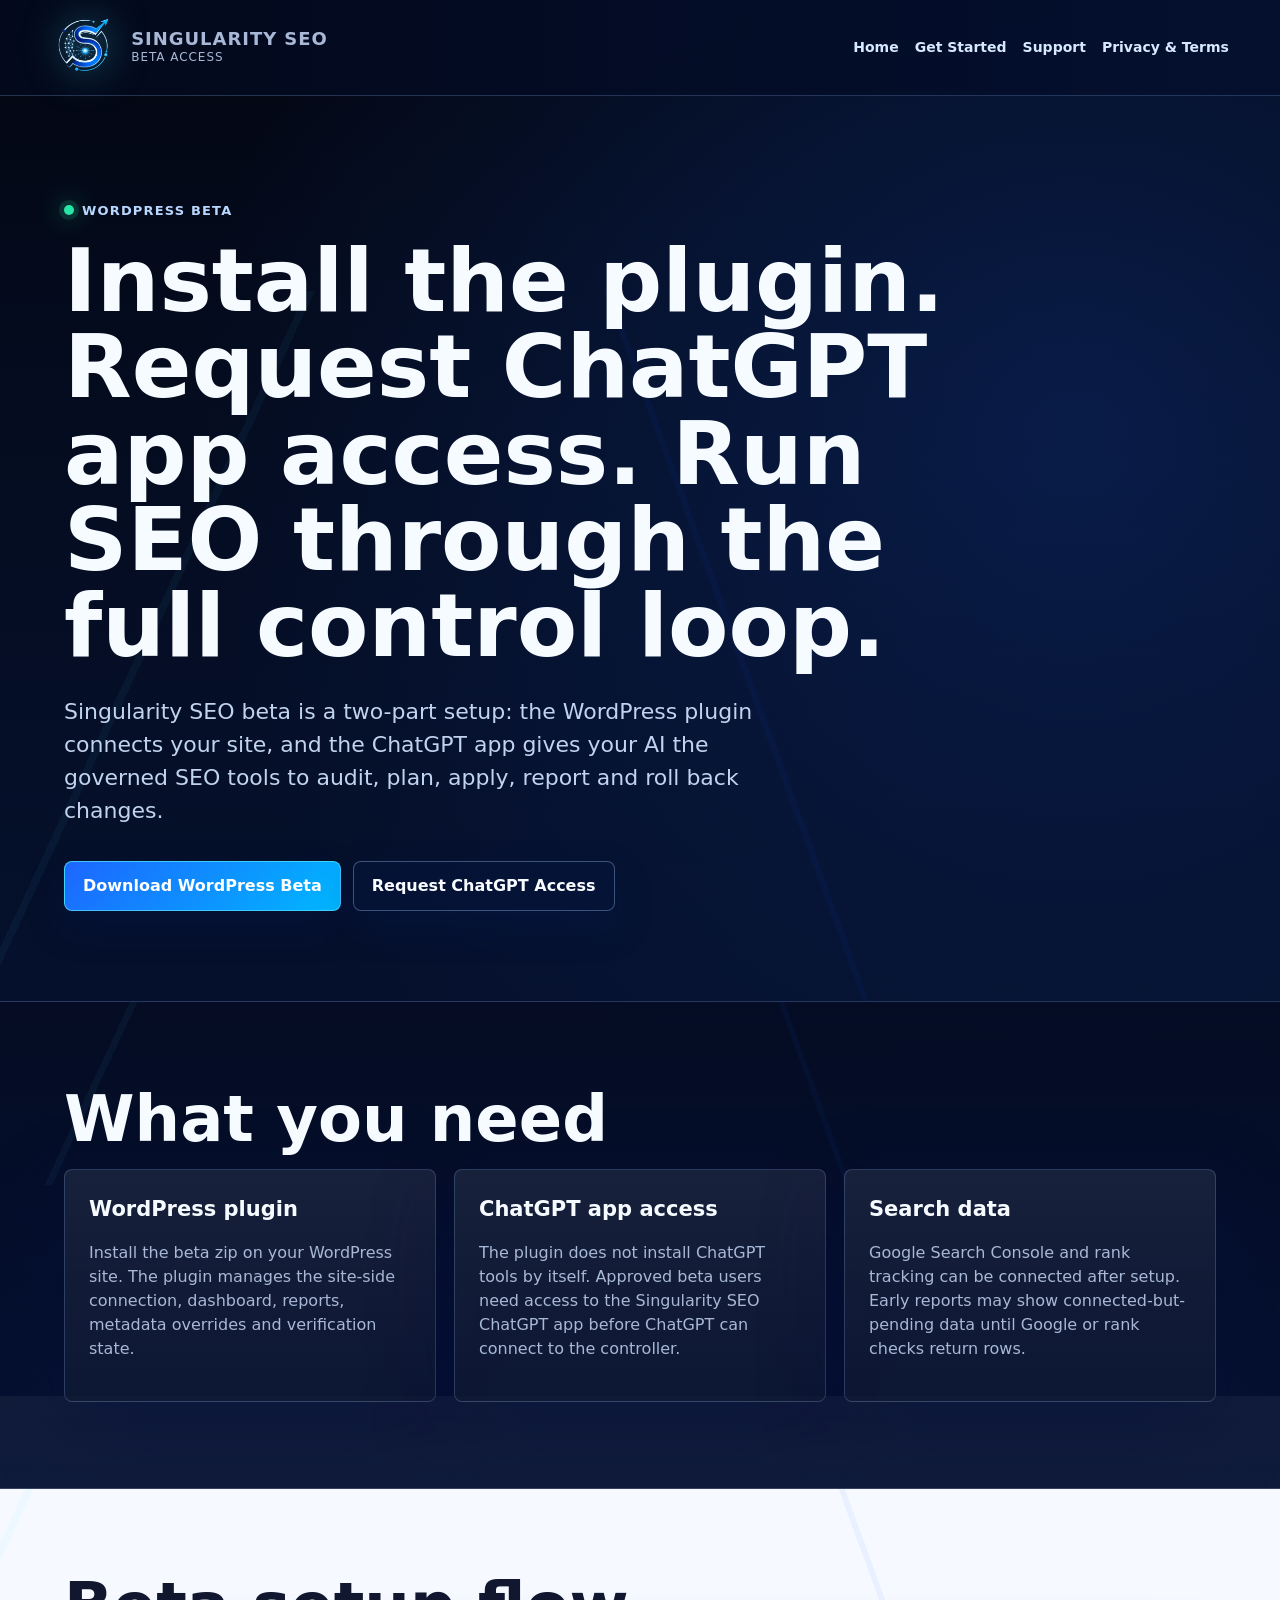
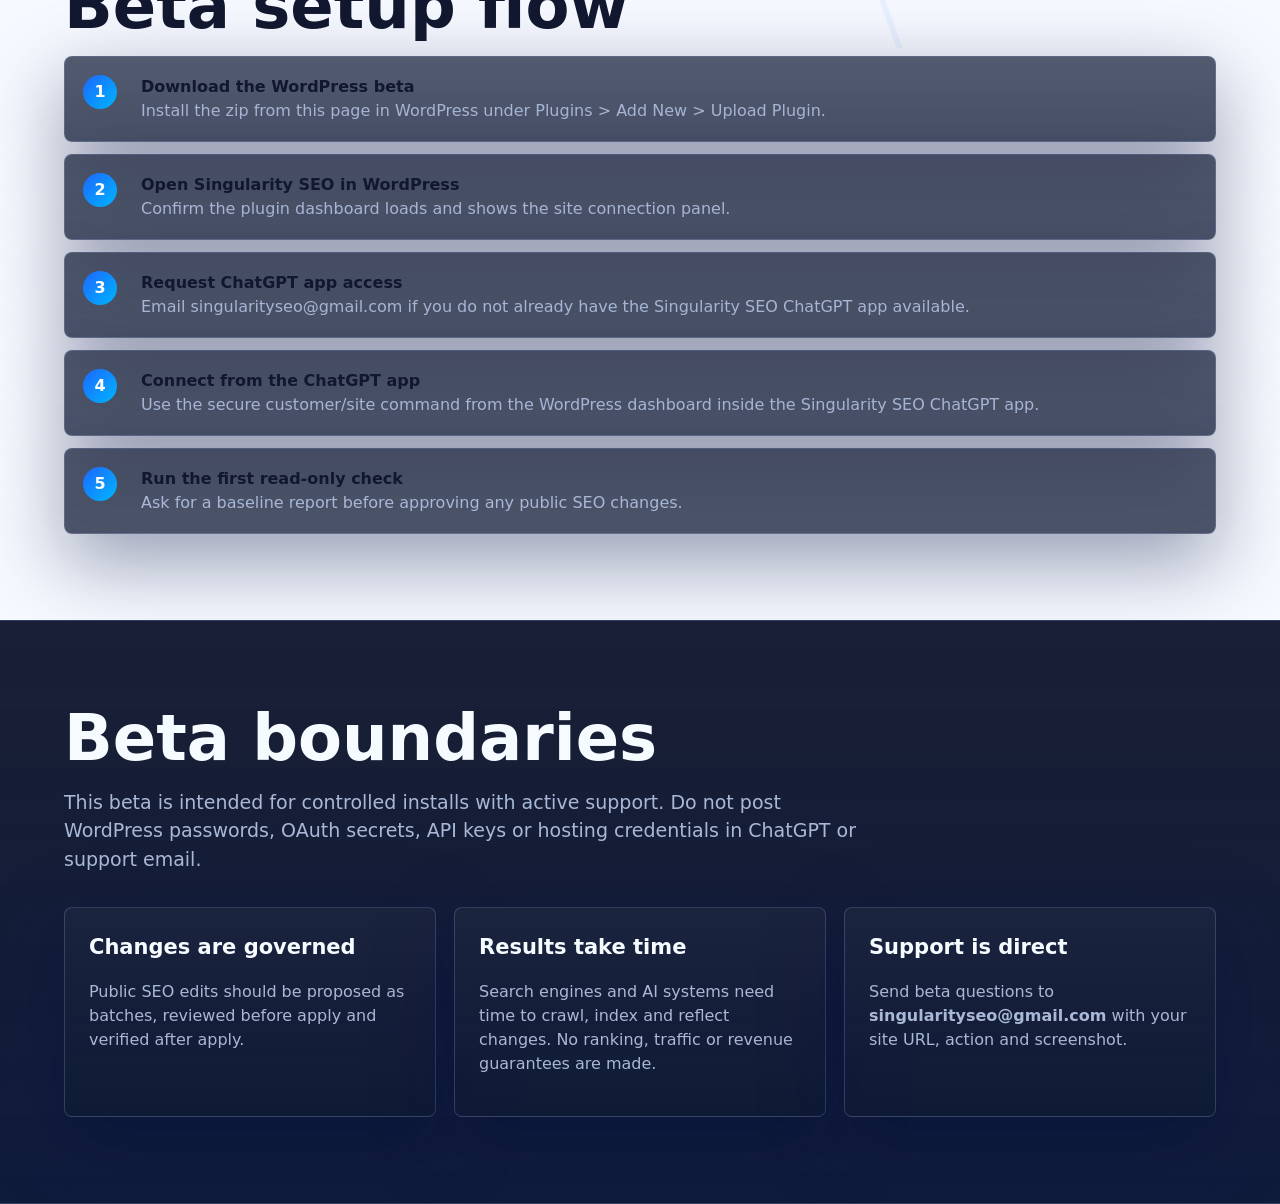
==== beta.html @ de8213d1 "Add beta download page" ====
<!doctype html>
<html lang="en">
  <head>
    <meta charset="utf-8">
    <meta name="viewport" content="width=device-width, initial-scale=1">
    <title>Beta Access | Singularity SEO</title>
    <meta name="description" content="Download the Singularity SEO WordPress beta plugin and request ChatGPT app access for the AI-managed SEO control plane.">
    <link rel="icon" href="assets/singularity-seo-logo-bug.png">
    <link rel="stylesheet" href="styles.css">
  </head>
  <body class="inner-page">
    <header class="site-header glass">
      <a class="brand" href="index.html" aria-label="Singularity SEO home">
        <img src="assets/singularity-seo-logo-bug.png" alt="">
        <span><strong>Singularity SEO</strong><span>Beta access</span></span>
      </a>
      <nav class="nav" aria-label="Main navigation">
        <a href="index.html">Home</a>
        <a href="getting-started.html">Get Started</a>
        <a href="support.html">Support</a>
        <a href="legal.html">Privacy & Terms</a>
      </nav>
    </header>

    <main>
      <section class="section">
        <p class="eyebrow">WordPress beta</p>
        <h1>Install the plugin. Request ChatGPT app access. Run SEO through the full control loop.</h1>
        <p class="hero-copy">Singularity SEO beta is a two-part setup: the WordPress plugin connects your site, and the ChatGPT app gives your AI the governed SEO tools to audit, plan, apply, report and roll back changes.</p>
        <div class="actions">
          <a class="button primary" href="assets/singularity-seo-beta-0.5.44.zip" download>Download WordPress Beta</a>
          <a class="button ghost" href="mailto:singularityseo@gmail.com?subject=Singularity%20SEO%20Beta%20Access">Request ChatGPT Access</a>
        </div>
      </section>

      <section class="section band">
        <h2>What you need</h2>
        <div class="grid">
          <article class="card">
            <h3>WordPress plugin</h3>
            <p>Install the beta zip on your WordPress site. The plugin manages the site-side connection, dashboard, reports, metadata overrides and verification state.</p>
          </article>
          <article class="card">
            <h3>ChatGPT app access</h3>
            <p>The plugin does not install ChatGPT tools by itself. Approved beta users need access to the Singularity SEO ChatGPT app before ChatGPT can connect to the controller.</p>
          </article>
          <article class="card">
            <h3>Search data</h3>
            <p>Google Search Console and rank tracking can be connected after setup. Early reports may show connected-but-pending data until Google or rank checks return rows.</p>
          </article>
        </div>
      </section>

      <section class="section">
        <h2>Beta setup flow</h2>
        <div class="steps">
          <div class="step"><div><strong>Download the WordPress beta</strong><span>Install the zip from this page in WordPress under Plugins &gt; Add New &gt; Upload Plugin.</span></div></div>
          <div class="step"><div><strong>Open Singularity SEO in WordPress</strong><span>Confirm the plugin dashboard loads and shows the site connection panel.</span></div></div>
          <div class="step"><div><strong>Request ChatGPT app access</strong><span>Email singularityseo@gmail.com if you do not already have the Singularity SEO ChatGPT app available.</span></div></div>
          <div class="step"><div><strong>Connect from the ChatGPT app</strong><span>Use the secure customer/site command from the WordPress dashboard inside the Singularity SEO ChatGPT app.</span></div></div>
          <div class="step"><div><strong>Run the first read-only check</strong><span>Ask for a baseline report before approving any public SEO changes.</span></div></div>
        </div>
      </section>

      <section class="section band">
        <h2>Beta boundaries</h2>
        <p class="section-intro">This beta is intended for controlled installs with active support. Do not post WordPress passwords, OAuth secrets, API keys or hosting credentials in ChatGPT or support email.</p>
        <div class="grid">
          <article class="card"><h3>Changes are governed</h3><p>Public SEO edits should be proposed as batches, reviewed before apply and verified after apply.</p></article>
          <article class="card"><h3>Results take time</h3><p>Search engines and AI systems need time to crawl, index and reflect changes. No ranking, traffic or revenue guarantees are made.</p></article>
          <article class="card"><h3>Support is direct</h3><p>Send beta questions to <a class="support-email" href="mailto:singularityseo@gmail.com">singularityseo@gmail.com</a> with your site URL, action and screenshot.</p></article>
        </div>
      </section>
    </main>

    <script type="module" src="site.js"></script>
  </body>
</html>
---- styles.css ----
:root {
  --ink: #f6fbff;
  --muted: #a8b8d6;
  --line: rgba(154, 189, 255, 0.22);
  --panel: rgba(5, 15, 44, 0.74);
  --soft: rgba(12, 31, 80, 0.58);
  --blue: #1d66ff;
  --blue-bright: #42a5ff;
  --cyan: #56e2ff;
  --green: #28e5a6;
  --violet: #8a7cff;
  --shadow: 0 26px 80px rgba(0, 14, 60, 0.42);
}

* {
  box-sizing: border-box;
}

html {
  background: #030713;
  scroll-behavior: smooth;
  scroll-padding-top: 104px;
}

body {
  margin: 0;
  overflow-x: hidden;
  color: var(--ink);
  background:
    linear-gradient(180deg, rgba(3, 7, 19, 0.15) 0%, #06102d 48%, #f5f8ff 48%, #ffffff 100%);
  font-family: Inter, ui-sans-serif, system-ui, -apple-system, BlinkMacSystemFont, "Segoe UI", sans-serif;
  line-height: 1.5;
}

body::before {
  position: fixed;
  inset: 0;
  z-index: -2;
  content: "";
  background:
    linear-gradient(rgba(107, 171, 255, 0.055) 1px, transparent 1px),
    linear-gradient(90deg, rgba(107, 171, 255, 0.055) 1px, transparent 1px),
    radial-gradient(circle at 72% 18%, rgba(29, 102, 255, 0.32), transparent 34%),
    #030713;
  background-size: 42px 42px, 42px 42px, auto, auto;
}

a {
  color: inherit;
  text-decoration: none;
}

a:hover {
  text-decoration: underline;
}

#singularity-webgl {
  position: fixed;
  inset: 0;
  z-index: -1;
  width: 100%;
  height: 100%;
  pointer-events: none;
}

.site-header {
  position: sticky;
  top: 0;
  z-index: 8;
  display: flex;
  align-items: center;
  justify-content: space-between;
  gap: 24px;
  min-height: 96px;
  padding: 14px clamp(20px, 4vw, 64px);
  border-bottom: 1px solid var(--line);
}

.glass {
  background:
    linear-gradient(90deg, rgba(3, 9, 28, 0.9), rgba(5, 18, 52, 0.72)),
    rgba(3, 9, 28, 0.68);
  backdrop-filter: blur(22px);
}

.brand {
  display: flex;
  align-items: center;
  gap: 14px;
  min-width: 260px;
}

.brand img {
  width: 66px;
  height: 66px;
  object-fit: contain;
  filter: drop-shadow(0 0 20px rgba(86, 226, 255, 0.56));
}

.brand strong {
  display: block;
  font-size: 18px;
  line-height: 1.1;
}

.brand span {
  display: block;
  color: var(--muted);
  font-size: 12px;
  letter-spacing: 0.08em;
  text-transform: uppercase;
}

.nav {
  display: flex;
  flex-wrap: wrap;
  justify-content: flex-end;
  gap: 16px;
  color: #d7e8ff;
  font-size: 14px;
  font-weight: 800;
}

.hero {
  position: relative;
  display: grid;
  grid-template-columns: minmax(0, 0.94fr) minmax(360px, 1.06fr);
  gap: clamp(28px, 5vw, 74px);
  align-items: center;
  min-height: calc(100vh - 96px);
  padding: clamp(48px, 7vw, 106px) clamp(20px, 5vw, 80px) 56px;
  overflow: hidden;
}

.cinematic::after {
  position: absolute;
  right: clamp(20px, 5vw, 80px);
  bottom: 24px;
  left: clamp(20px, 5vw, 80px);
  height: 1px;
  content: "";
  background: linear-gradient(90deg, transparent, rgba(86, 226, 255, 0.58), transparent);
}

.hero-copy-wrap {
  position: relative;
  z-index: 2;
  min-width: 0;
  max-width: 800px;
}

.hero-copy-wrap::before {
  position: absolute;
  top: -42px;
  left: -18px;
  z-index: -1;
  width: min(32vw, 360px);
  height: 1px;
  content: "";
  background: linear-gradient(90deg, rgba(86, 226, 255, 0.88), transparent);
  box-shadow:
    0 28px 0 rgba(66, 165, 255, 0.24),
    0 56px 0 rgba(138, 124, 255, 0.16);
  transform: translate3d(calc(var(--parallax-x, 0px) * -0.35), calc(var(--parallax-y, 0px) * -0.22), 0);
}

.eyebrow {
  display: inline-flex;
  align-items: center;
  gap: 8px;
  margin: 0 0 18px;
  color: #b8d7ff;
  font-size: 13px;
  font-weight: 900;
  letter-spacing: 0.09em;
  text-transform: uppercase;
}

.eyebrow::before {
  width: 10px;
  height: 10px;
  content: "";
  border-radius: 50%;
  background: var(--green);
  box-shadow: 0 0 0 5px rgba(40, 229, 166, 0.13), 0 0 26px rgba(40, 229, 166, 0.92);
}

h1 {
  margin: 0;
  max-width: 880px;
  font-size: clamp(46px, 6vw, 86px);
  line-height: 0.98;
  letter-spacing: 0;
  text-wrap: balance;
}

.hero-copy {
  max-width: 730px;
  margin: 26px 0 0;
  color: #c1d3ee;
  font-size: clamp(18px, 2vw, 22px);
}

.support-email {
  font-weight: 900;
}

.support-email a {
  color: var(--cyan);
}

.actions {
  display: flex;
  flex-wrap: wrap;
  gap: 12px;
  margin-top: 34px;
}

.button {
  display: inline-flex;
  align-items: center;
  justify-content: center;
  min-height: 46px;
  padding: 12px 18px;
  border: 1px solid rgba(167, 204, 255, 0.34);
  border-radius: 8px;
  background: rgba(255, 255, 255, 0.08);
  color: #f8fbff;
  font-weight: 900;
  box-shadow: 0 16px 36px rgba(0, 24, 90, 0.28);
}

.button.primary {
  border-color: rgba(86, 226, 255, 0.72);
  background: linear-gradient(135deg, var(--blue), #00b7ff);
  color: white;
}

.button.ghost {
  background: rgba(5, 20, 58, 0.66);
}

.hero-stage {
  position: relative;
  min-height: min(62vw, 690px);
}

.logo-wire {
  position: absolute;
  inset: 3% 0 auto auto;
  display: grid;
  place-items: center;
  width: min(58vw, 610px);
  aspect-ratio: 1;
  border: 1px solid rgba(86, 226, 255, 0.22);
  border-radius: 50%;
  background:
    linear-gradient(135deg, rgba(17, 63, 166, 0.08), rgba(86, 226, 255, 0.04)),
    repeating-conic-gradient(from 20deg, rgba(86, 226, 255, 0.18) 0deg 1deg, transparent 1deg 10deg);
  box-shadow: inset 0 0 80px rgba(29, 102, 255, 0.28), 0 0 90px rgba(29, 102, 255, 0.2);
  translate: 0 var(--parallax-y, 0px);
}

.logo-wire img {
  width: min(68%, 390px);
  filter: drop-shadow(0 0 22px rgba(86, 226, 255, 0.42));
  mix-blend-mode: screen;
}

.signal-strip {
  position: absolute;
  right: 2%;
  bottom: 10%;
  left: 4%;
  display: grid;
  grid-template-columns: repeat(3, 1fr);
  gap: 10px;
  translate: 0 calc(var(--parallax-y, 0px) * -0.42);
}

.signal-strip span {
  padding: 14px;
  border: 1px solid rgba(154, 189, 255, 0.26);
  border-radius: 8px;
  background: rgba(3, 10, 31, 0.76);
  color: #d8e9ff;
  font-size: 12px;
  font-weight: 900;
  letter-spacing: 0.08em;
  text-transform: uppercase;
}

.section {
  position: relative;
  padding: 86px clamp(20px, 5vw, 80px);
  overflow: hidden;
  isolation: isolate;
}

.section::before {
  position: absolute;
  inset: 0;
  z-index: -1;
  pointer-events: none;
  content: "";
  opacity: 0.62;
  background:
    linear-gradient(115deg, transparent 0 18%, rgba(86, 226, 255, 0.08) 18% 18.5%, transparent 18.5% 100%),
    linear-gradient(70deg, transparent 0 58%, rgba(29, 102, 255, 0.09) 58% 58.4%, transparent 58.4% 100%);
  transform: translate3d(0, calc(var(--section-shift, 0px) * -0.55), 0);
}

.inner-page {
  min-height: 100vh;
  background:
    radial-gradient(circle at 84% 16%, rgba(29, 102, 255, 0.24), transparent 34%),
    linear-gradient(180deg, #030713 0%, #071638 58%, #ffffff 58%, #f6f9ff 100%);
}

.inner-page main {
  background: linear-gradient(180deg, rgba(3, 7, 19, 0.1), rgba(5, 17, 48, 0.72) 48%, #f6f9ff 48%);
}

.inner-page .section:first-child {
  padding-top: clamp(52px, 8vw, 112px);
  padding-bottom: clamp(46px, 7vw, 92px);
}

.inner-page h1 {
  max-width: 980px;
  font-size: clamp(44px, 7vw, 88px);
}

.section h2 {
  max-width: 920px;
  margin: 0 0 18px;
  font-size: clamp(34px, 5vw, 70px);
  line-height: 0.98;
  letter-spacing: 0;
}

.section-intro {
  max-width: 820px;
  margin: 0 0 34px;
  color: var(--muted);
  font-size: 19px;
}

.band {
  background: linear-gradient(180deg, rgba(5, 12, 35, 0.92), rgba(6, 18, 52, 0.96));
  border-block: 1px solid var(--line);
}

.grid {
  display: grid;
  grid-template-columns: repeat(3, minmax(0, 1fr));
  gap: 18px;
}

.card {
  min-height: 190px;
  padding: 24px;
  border: 1px solid var(--line);
  border-radius: 8px;
  background:
    linear-gradient(180deg, rgba(255, 255, 255, 0.08), rgba(255, 255, 255, 0.03)),
    var(--panel);
  box-shadow: var(--shadow);
}

.card h3 {
  margin: 0 0 10px;
  font-size: 21px;
}

.card p,
.card li {
  color: var(--muted);
}

.card ul {
  margin: 12px 0 0;
  padding-left: 18px;
}

.steps {
  display: grid;
  gap: 12px;
  counter-reset: step;
}

.step {
  display: grid;
  grid-template-columns: 44px 1fr;
  gap: 14px;
  align-items: start;
  padding: 18px;
  border: 1px solid var(--line);
  border-radius: 8px;
  background:
    linear-gradient(180deg, rgba(255, 255, 255, 0.08), rgba(255, 255, 255, 0.03)),
    var(--panel);
  box-shadow: var(--shadow);
}

.step::before {
  counter-increment: step;
  content: counter(step);
  display: grid;
  place-items: center;
  width: 34px;
  height: 34px;
  border-radius: 50%;
  background: linear-gradient(135deg, var(--blue), #00b7ff);
  color: #fff;
  font-weight: 900;
}

.step strong {
  display: block;
}

.step span {
  color: var(--muted);
}

.codebox {
  margin: 18px 0 0;
  padding: 18px;
  overflow-x: auto;
  border: 1px solid rgba(86, 226, 255, 0.32);
  border-radius: 8px;
  background: rgba(1, 7, 25, 0.92);
  color: #dbeafe;
  font-family: "SFMono-Regular", Consolas, monospace;
  font-size: 13px;
  white-space: pre-wrap;
}

.inner-page .section:not(:first-child):not(.band) {
  background: #f6f9ff;
  color: #10172f;
}

.inner-page .section:not(:first-child):not(.band) .section-intro,
.inner-page .section:not(:first-child):not(.band) .card p,
.inner-page .section:not(:first-child):not(.band) .card li {
  color: #5f6f91;
}

.inner-page .section:not(:first-child):not(.band) .card {
  border-color: #dce5f7;
  background: #ffffff;
  box-shadow: 0 10px 30px rgba(16, 23, 47, 0.08);
}

.inner-page .section:not(:first-child):not(.band) .codebox {
  background: #07183f;
}

.system-band,
.product-band,
.metrics-band,
.safety-band {
  background: linear-gradient(180deg, rgba(5, 12, 35, 0.92), rgba(6, 18, 52, 0.96));
  border-block: 1px solid var(--line);
}

.feature-rail {
  display: grid;
  grid-template-columns: repeat(4, minmax(0, 1fr));
  gap: 14px;
}

.feature-card,
.metric-grid article {
  min-height: 230px;
  padding: 22px;
  border: 1px solid var(--line);
  border-radius: 8px;
  background:
    linear-gradient(180deg, rgba(255, 255, 255, 0.08), rgba(255, 255, 255, 0.03)),
    var(--panel);
  box-shadow: var(--shadow);
  translate: 0 var(--parallax-y, 0px);
  transition: border-color 220ms ease, box-shadow 220ms ease, translate 80ms linear;
}

.feature-card:hover,
.metric-grid article:hover,
.screen-shot:hover {
  border-color: rgba(86, 226, 255, 0.52);
  box-shadow: 0 34px 90px rgba(0, 35, 120, 0.42);
}

.feature-card span,
.metric-grid span {
  color: var(--cyan);
  font-size: 12px;
  font-weight: 900;
  letter-spacing: 0.12em;
  text-transform: uppercase;
}

.feature-card h3,
.metric-grid strong {
  display: block;
  margin: 18px 0 10px;
  font-size: 22px;
  line-height: 1.05;
}

.feature-card p,
.metric-grid article {
  color: var(--muted);
}

.product-band {
  display: grid;
  grid-template-columns: minmax(0, 0.82fr) minmax(360px, 1.18fr);
  gap: clamp(30px, 5vw, 72px);
  align-items: center;
}

.product-band > * {
  min-width: 0;
}

.screen-stack {
  position: relative;
  min-height: 540px;
  overflow: hidden;
  perspective: 1400px;
}

.screen-shot {
  position: absolute;
  margin: 0;
  overflow: hidden;
  border: 1px solid rgba(154, 189, 255, 0.24);
  border-radius: 8px;
  background: #071129;
  box-shadow: 0 30px 80px rgba(0, 0, 0, 0.36);
  translate: 0 var(--parallax-y, 0px);
  transition: border-color 220ms ease, box-shadow 220ms ease, translate 80ms linear;
}

.screen-shot img {
  display: block;
  width: 100%;
  height: auto;
}

.desktop-shot {
  top: 8%;
  right: 0;
  width: min(96%, 780px);
  transform: rotateY(-13deg) rotateX(4deg);
  transform-origin: center;
}

.mobile-shot {
  bottom: 0;
  left: 0;
  width: min(34%, 210px);
  transform: rotateY(18deg) rotateX(4deg);
}

.metric-grid {
  display: grid;
  grid-template-columns: repeat(4, minmax(0, 1fr));
  gap: 14px;
}

.safety-band {
  padding-bottom: 112px;
}

.site-footer {
  display: flex;
  flex-wrap: wrap;
  justify-content: space-between;
  gap: 20px;
  padding: 36px clamp(20px, 5vw, 80px);
  border-top: 1px solid rgba(154, 189, 255, 0.2);
  background: #030713;
  color: var(--muted);
}

.footer-links {
  display: flex;
  align-items: center;
  flex-wrap: wrap;
  gap: 14px;
  font-weight: 800;
}

.reveal {
  opacity: 0;
  transform: translate3d(0, 28px, 0) scale(0.985);
  filter: blur(8px);
  transition:
    opacity 760ms ease,
    transform 880ms cubic-bezier(0.16, 1, 0.3, 1),
    filter 760ms ease;
  transition-delay: var(--reveal-delay, 0ms);
}

.reveal.is-visible {
  opacity: 1;
  transform: translate3d(0, 0, 0) scale(1);
  filter: blur(0);
}

.fold-text .word {
  display: inline-block;
  transform: translate3d(0, 0.72em, 0) rotateX(46deg);
  transform-origin: 50% 100%;
  opacity: 0;
  transition:
    opacity 680ms ease,
    transform 880ms cubic-bezier(0.16, 1, 0.3, 1);
  transition-delay: calc(var(--word-index, 0) * 34ms + var(--reveal-delay, 0ms));
}

.fold-text.is-visible .word {
  transform: translate3d(0, 0, 0) rotateX(0deg);
  opacity: 1;
}

@media (prefers-reduced-motion: reduce) {
  html {
    scroll-behavior: auto;
  }

  .reveal,
  .fold-text .word,
  .feature-card,
  .metric-grid article,
  .screen-shot {
    opacity: 1;
    transform: none;
    filter: none;
    transition: none;
    translate: 0 0;
  }
}

@media (max-width: 980px) {
  .site-header {
    align-items: flex-start;
    flex-direction: column;
    min-height: 0;
  }

  .nav {
    justify-content: flex-start;
  }

  .hero,
  .product-band {
    grid-template-columns: 1fr;
  }

  .hero-stage {
    min-height: 480px;
  }

  .logo-wire {
    right: 50%;
    width: min(88vw, 540px);
    transform: translateX(50%);
  }

  .feature-rail,
  .metric-grid,
  .grid {
    grid-template-columns: repeat(2, minmax(0, 1fr));
  }

  .screen-stack {
    min-height: 470px;
  }
}

@media (max-width: 620px) {
  .site-header {
    padding-top: 12px;
    padding-bottom: 14px;
  }

  .brand {
    min-width: 0;
  }

  .brand img {
    width: 56px;
    height: 56px;
  }

  .hero {
    padding-top: 42px;
    overflow: hidden;
  }

  .hero-copy-wrap {
    width: 100%;
    max-width: 340px;
  }

  .eyebrow {
    max-width: 100%;
    font-size: 11px;
    white-space: normal;
  }

  h1 {
    max-width: 100%;
    font-size: 39px;
    line-height: 1.04;
    text-wrap: auto;
  }

  .hero-copy {
    max-width: 100%;
    font-size: 17px;
  }

  .hero-stage {
    min-height: 380px;
  }

  .signal-strip,
  .feature-rail,
  .metric-grid,
  .grid {
    grid-template-columns: 1fr;
  }

  .inner-page h1 {
    font-size: 42px;
    line-height: 1.04;
  }

  .signal-strip {
    position: relative;
    right: auto;
    bottom: auto;
    left: auto;
    padding-top: 300px;
  }

  .screen-stack {
    min-height: 380px;
  }

  .desktop-shot {
    width: 100%;
    transform: none;
  }

  .mobile-shot {
    display: none;
  }
}
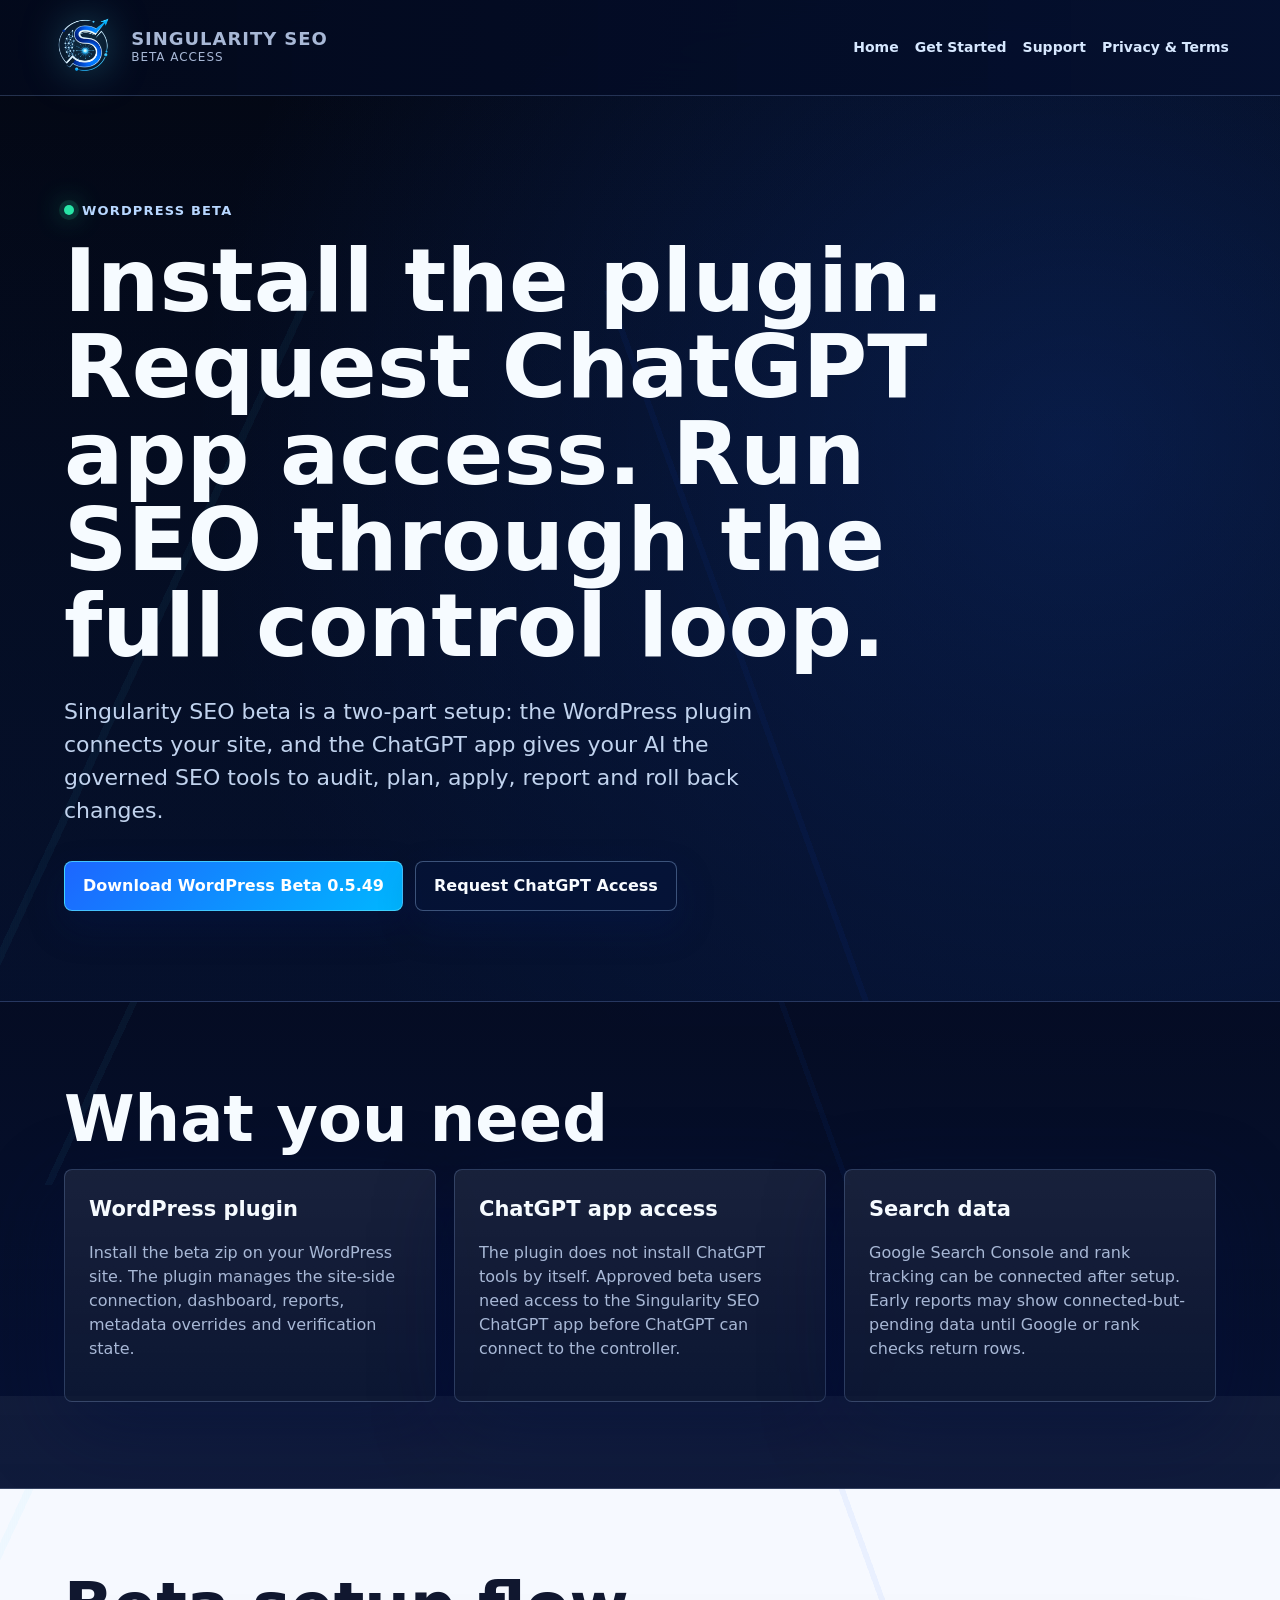
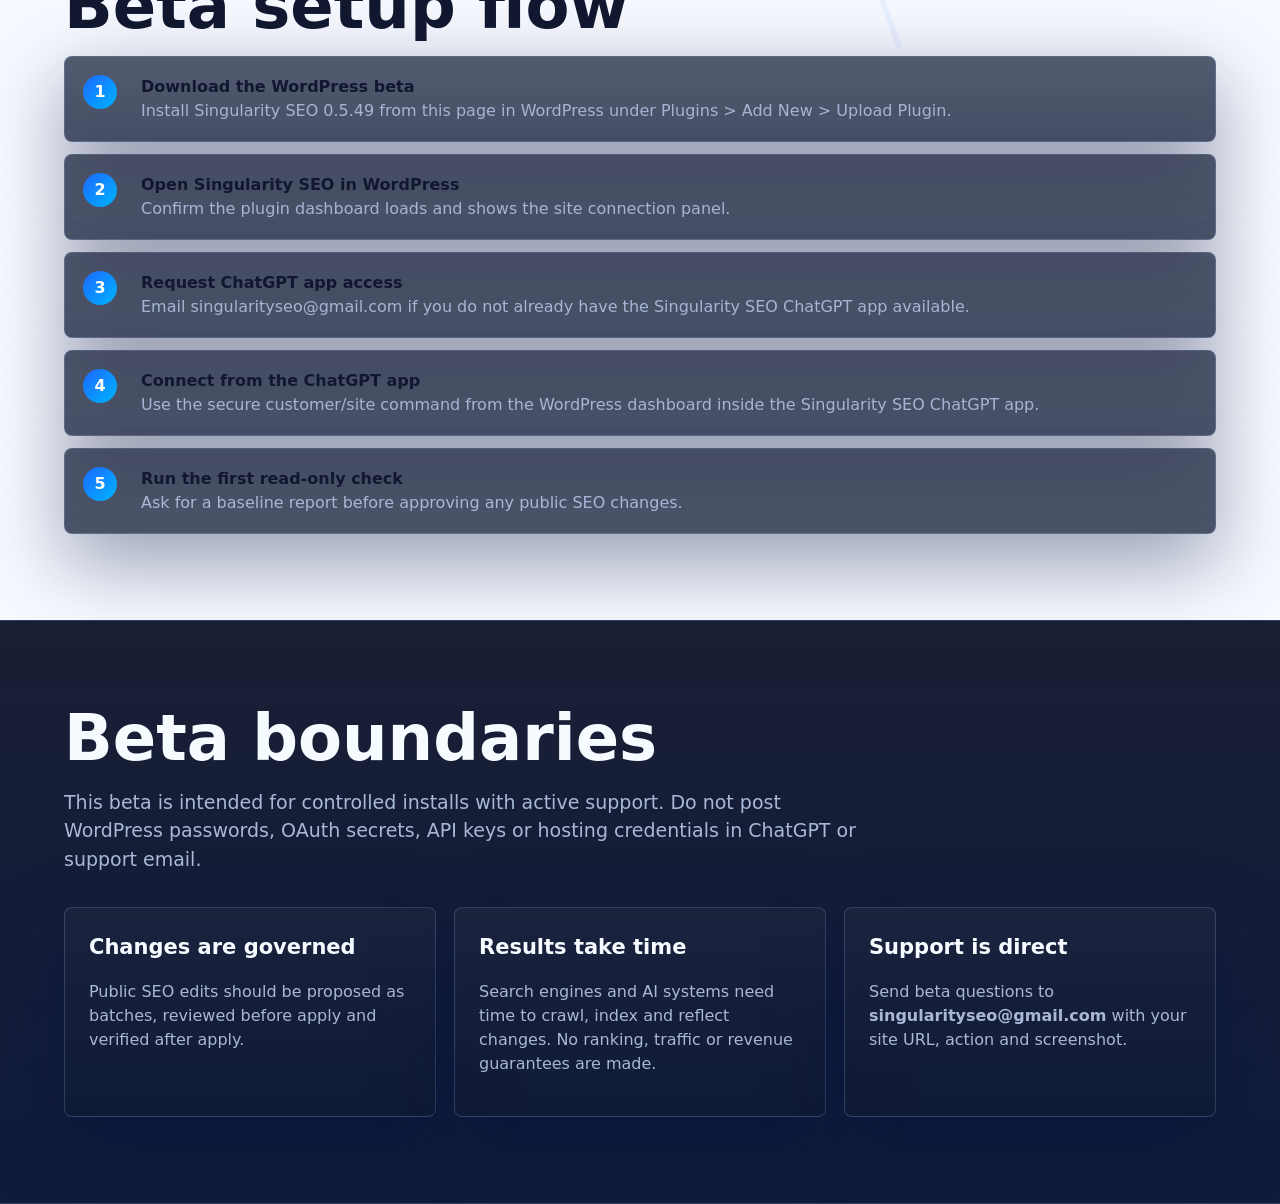
==== commit 0733f1f9: "Update beta package and support loop copy" ====
--- a/beta.html
+++ b/beta.html
@@ -28,7 +28,7 @@
         <h1>Install the plugin. Request ChatGPT app access. Run SEO through the full control loop.</h1>
         <p class="hero-copy">Singularity SEO beta is a two-part setup: the WordPress plugin connects your site, and the ChatGPT app gives your AI the governed SEO tools to audit, plan, apply, report and roll back changes.</p>
         <div class="actions">
-          <a class="button primary" href="assets/singularity-seo-beta-0.5.44.zip" download>Download WordPress Beta</a>
+          <a class="button primary" href="assets/singularity-seo-beta-0.5.49.zip" download>Download WordPress Beta 0.5.49</a>
           <a class="button ghost" href="mailto:singularityseo@gmail.com?subject=Singularity%20SEO%20Beta%20Access">Request ChatGPT Access</a>
         </div>
       </section>
@@ -54,7 +54,7 @@
       <section class="section">
         <h2>Beta setup flow</h2>
         <div class="steps">
-          <div class="step"><div><strong>Download the WordPress beta</strong><span>Install the zip from this page in WordPress under Plugins &gt; Add New &gt; Upload Plugin.</span></div></div>
+          <div class="step"><div><strong>Download the WordPress beta</strong><span>Install Singularity SEO 0.5.49 from this page in WordPress under Plugins &gt; Add New &gt; Upload Plugin.</span></div></div>
           <div class="step"><div><strong>Open Singularity SEO in WordPress</strong><span>Confirm the plugin dashboard loads and shows the site connection panel.</span></div></div>
           <div class="step"><div><strong>Request ChatGPT app access</strong><span>Email singularityseo@gmail.com if you do not already have the Singularity SEO ChatGPT app available.</span></div></div>
           <div class="step"><div><strong>Connect from the ChatGPT app</strong><span>Use the secure customer/site command from the WordPress dashboard inside the Singularity SEO ChatGPT app.</span></div></div>
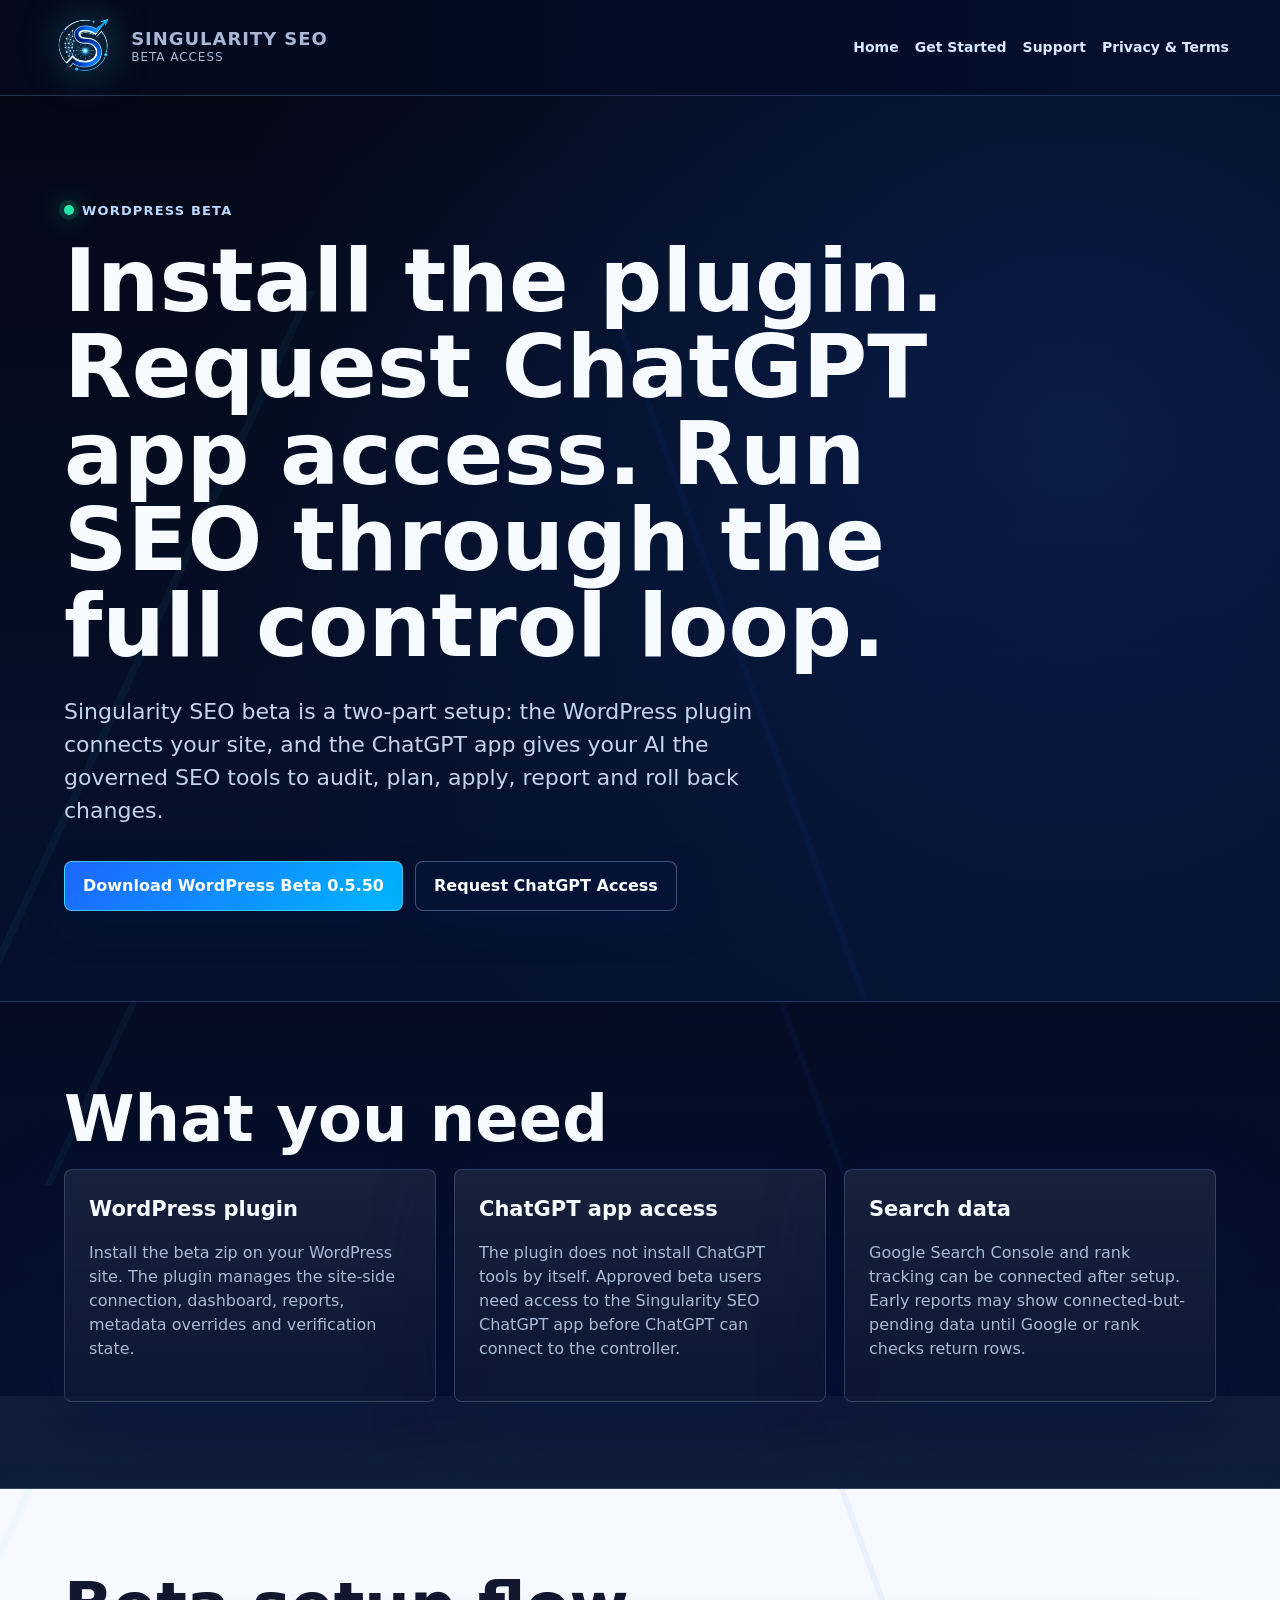
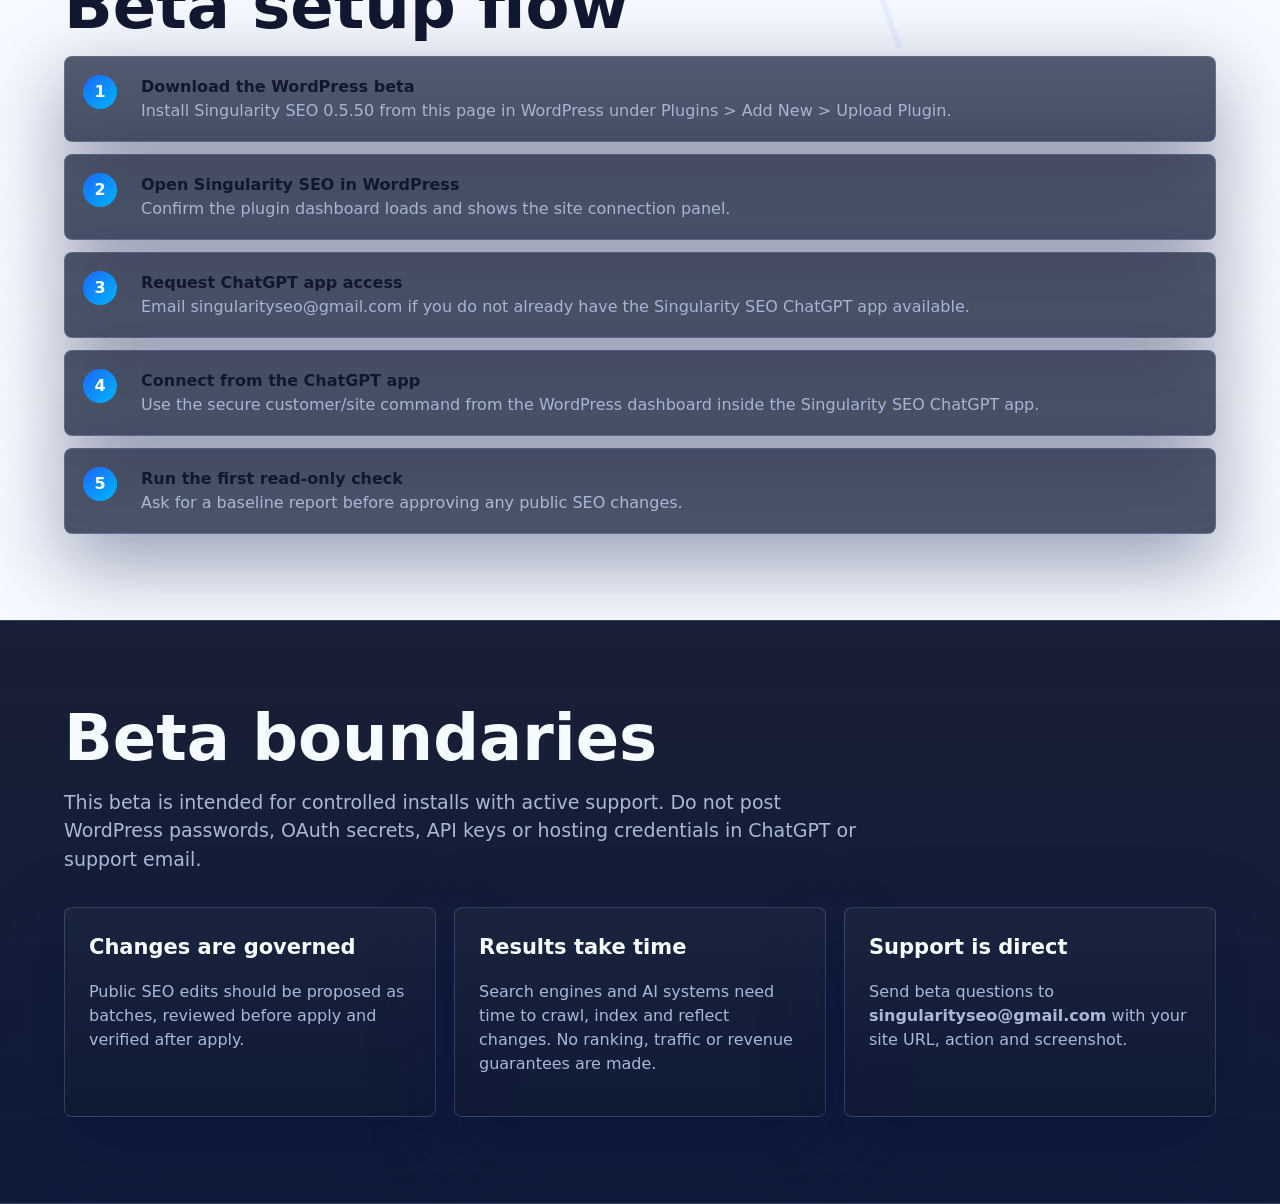
==== commit e6b91eee: "Update beta to 0.5.50" ====
--- a/beta.html
+++ b/beta.html
@@ -28,7 +28,7 @@
         <h1>Install the plugin. Request ChatGPT app access. Run SEO through the full control loop.</h1>
         <p class="hero-copy">Singularity SEO beta is a two-part setup: the WordPress plugin connects your site, and the ChatGPT app gives your AI the governed SEO tools to audit, plan, apply, report and roll back changes.</p>
         <div class="actions">
-          <a class="button primary" href="assets/singularity-seo-beta-0.5.49.zip" download>Download WordPress Beta 0.5.49</a>
+          <a class="button primary" href="assets/singularity-seo-beta-0.5.50.zip" download>Download WordPress Beta 0.5.50</a>
           <a class="button ghost" href="mailto:singularityseo@gmail.com?subject=Singularity%20SEO%20Beta%20Access">Request ChatGPT Access</a>
         </div>
       </section>
@@ -54,7 +54,7 @@
       <section class="section">
         <h2>Beta setup flow</h2>
         <div class="steps">
-          <div class="step"><div><strong>Download the WordPress beta</strong><span>Install Singularity SEO 0.5.49 from this page in WordPress under Plugins &gt; Add New &gt; Upload Plugin.</span></div></div>
+          <div class="step"><div><strong>Download the WordPress beta</strong><span>Install Singularity SEO 0.5.50 from this page in WordPress under Plugins &gt; Add New &gt; Upload Plugin.</span></div></div>
           <div class="step"><div><strong>Open Singularity SEO in WordPress</strong><span>Confirm the plugin dashboard loads and shows the site connection panel.</span></div></div>
           <div class="step"><div><strong>Request ChatGPT app access</strong><span>Email singularityseo@gmail.com if you do not already have the Singularity SEO ChatGPT app available.</span></div></div>
           <div class="step"><div><strong>Connect from the ChatGPT app</strong><span>Use the secure customer/site command from the WordPress dashboard inside the Singularity SEO ChatGPT app.</span></div></div>
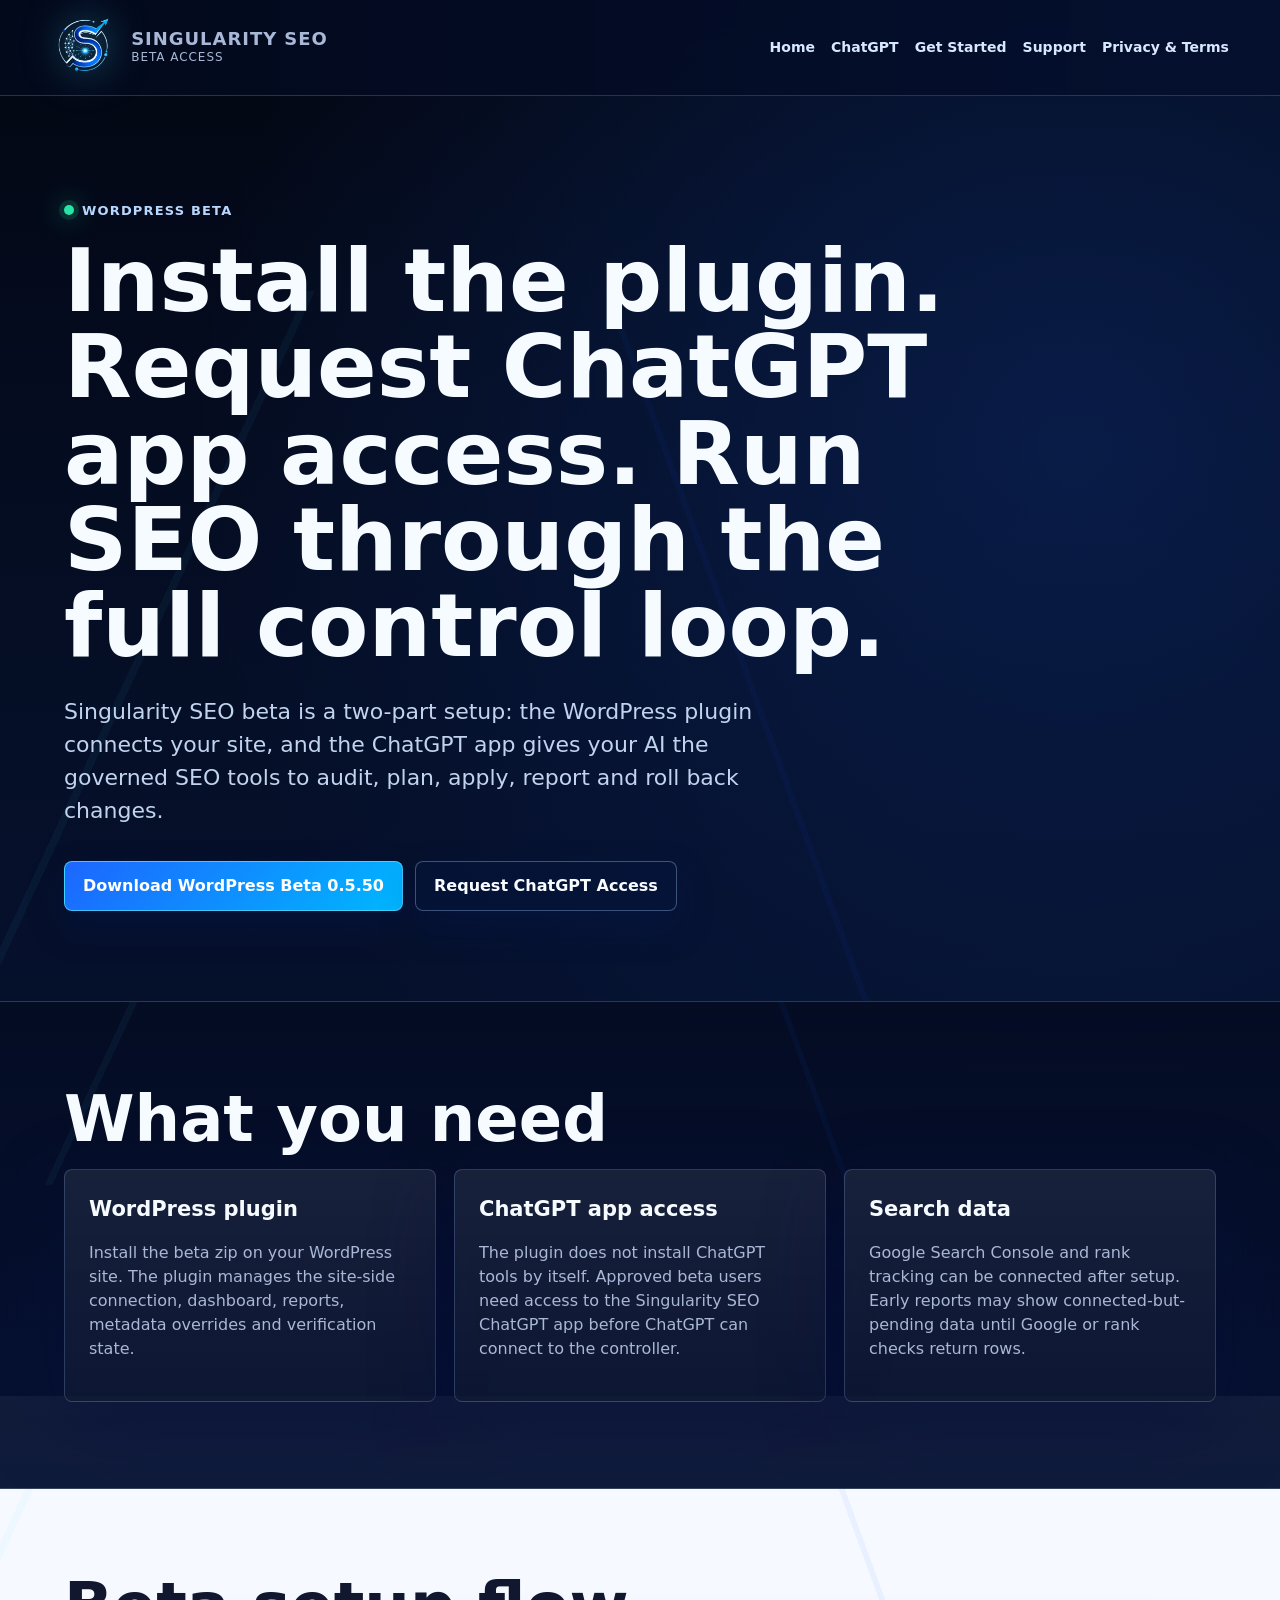
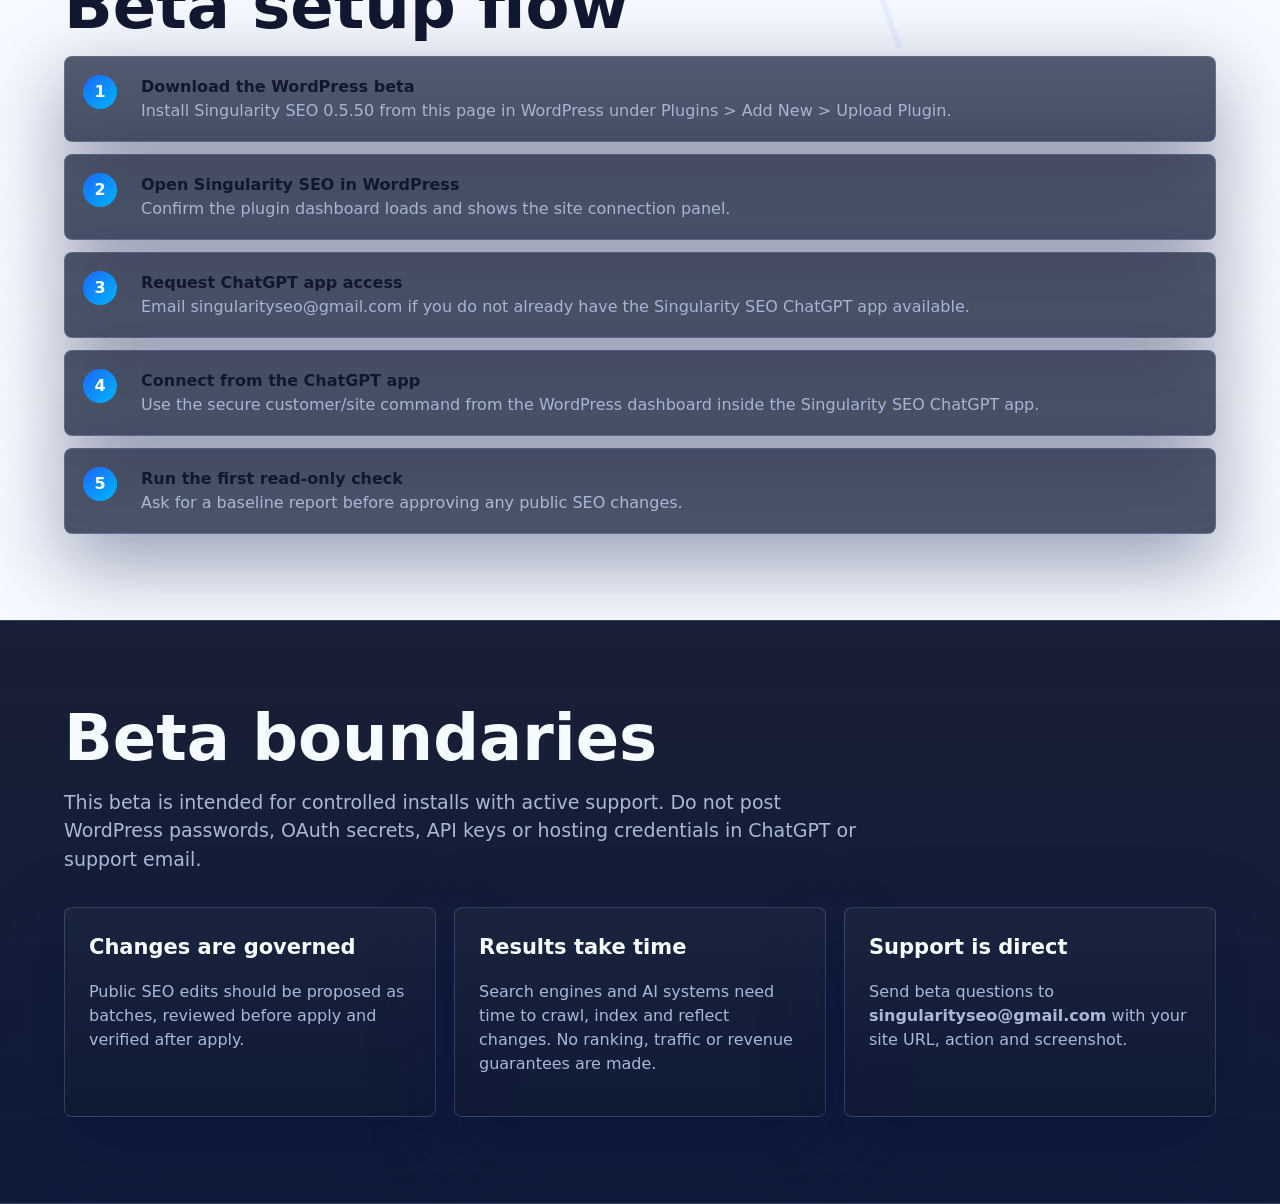
==== commit c8da6cd9: "Add ChatGPT beta setup page" ====
--- a/beta.html
+++ b/beta.html
@@ -16,6 +16,7 @@
       </a>
       <nav class="nav" aria-label="Main navigation">
         <a href="index.html">Home</a>
+        <a href="chatgpt.html">ChatGPT</a>
         <a href="getting-started.html">Get Started</a>
         <a href="support.html">Support</a>
         <a href="legal.html">Privacy & Terms</a>
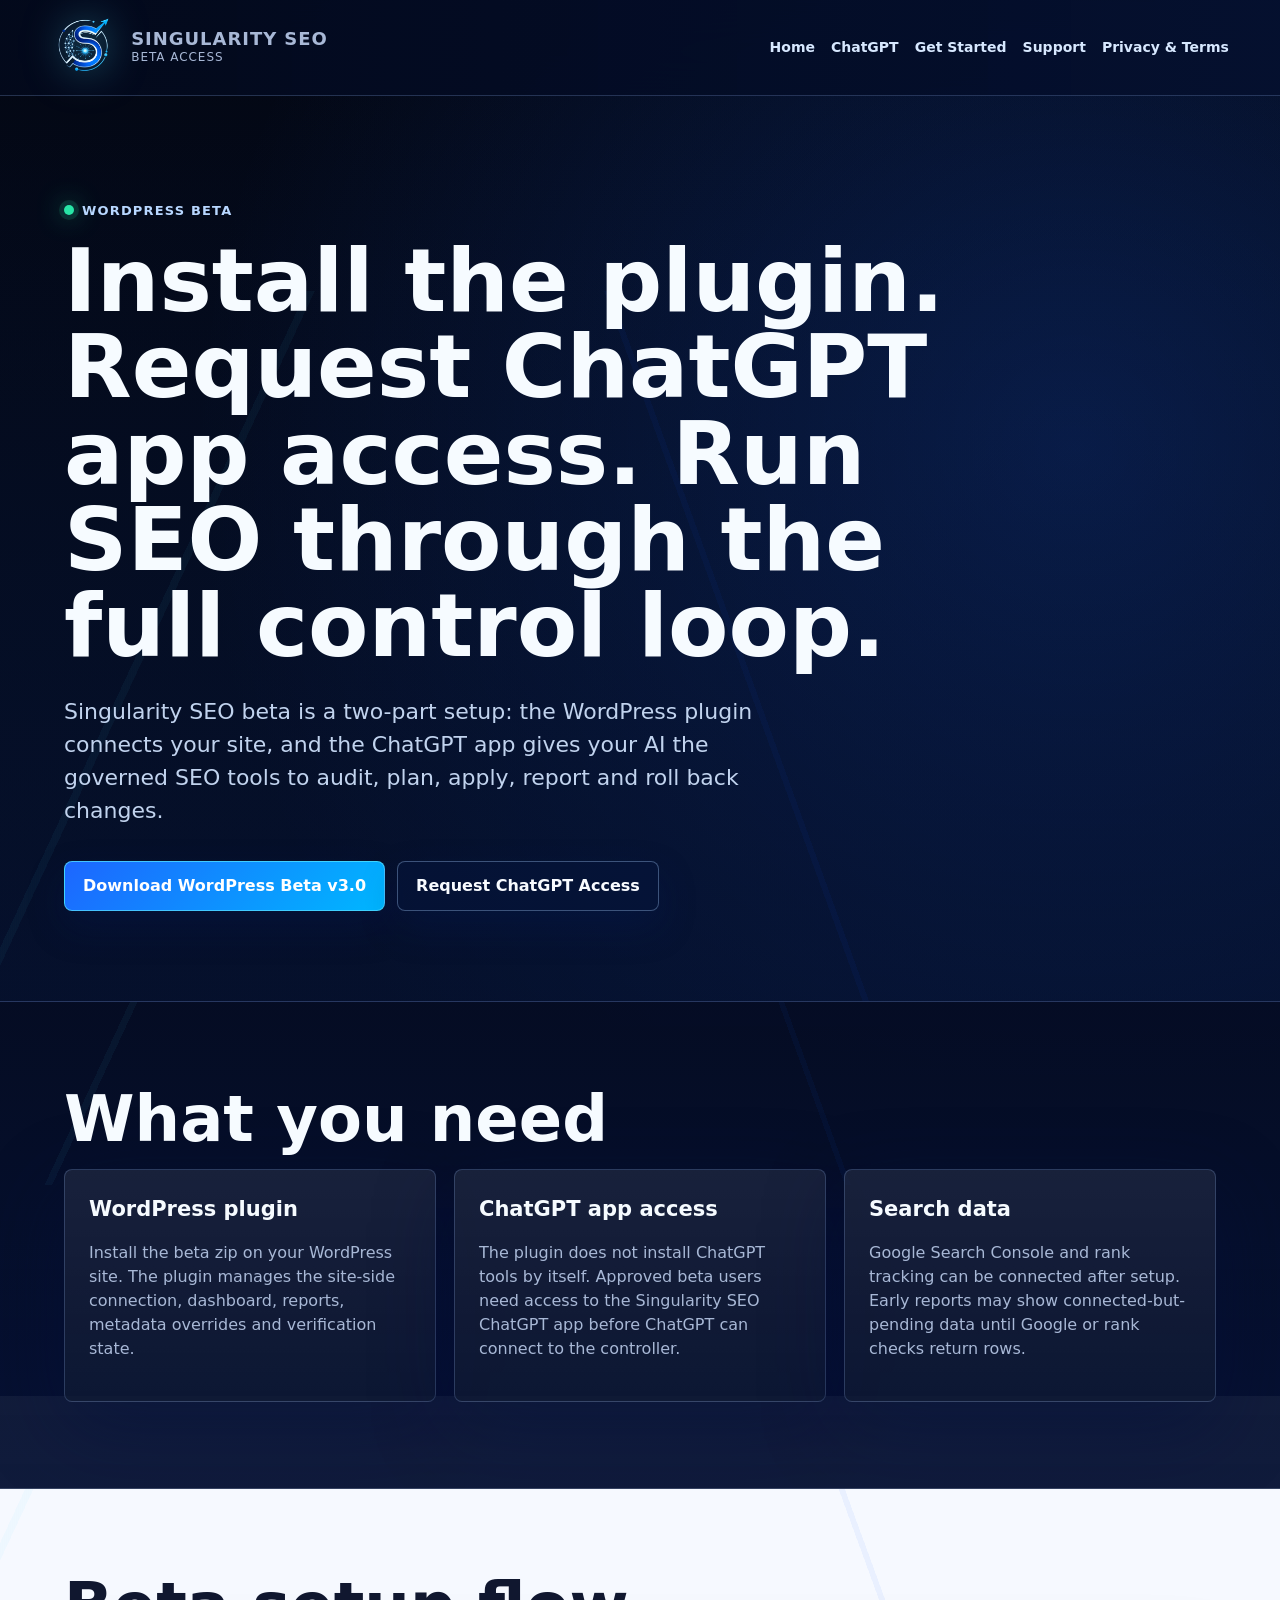
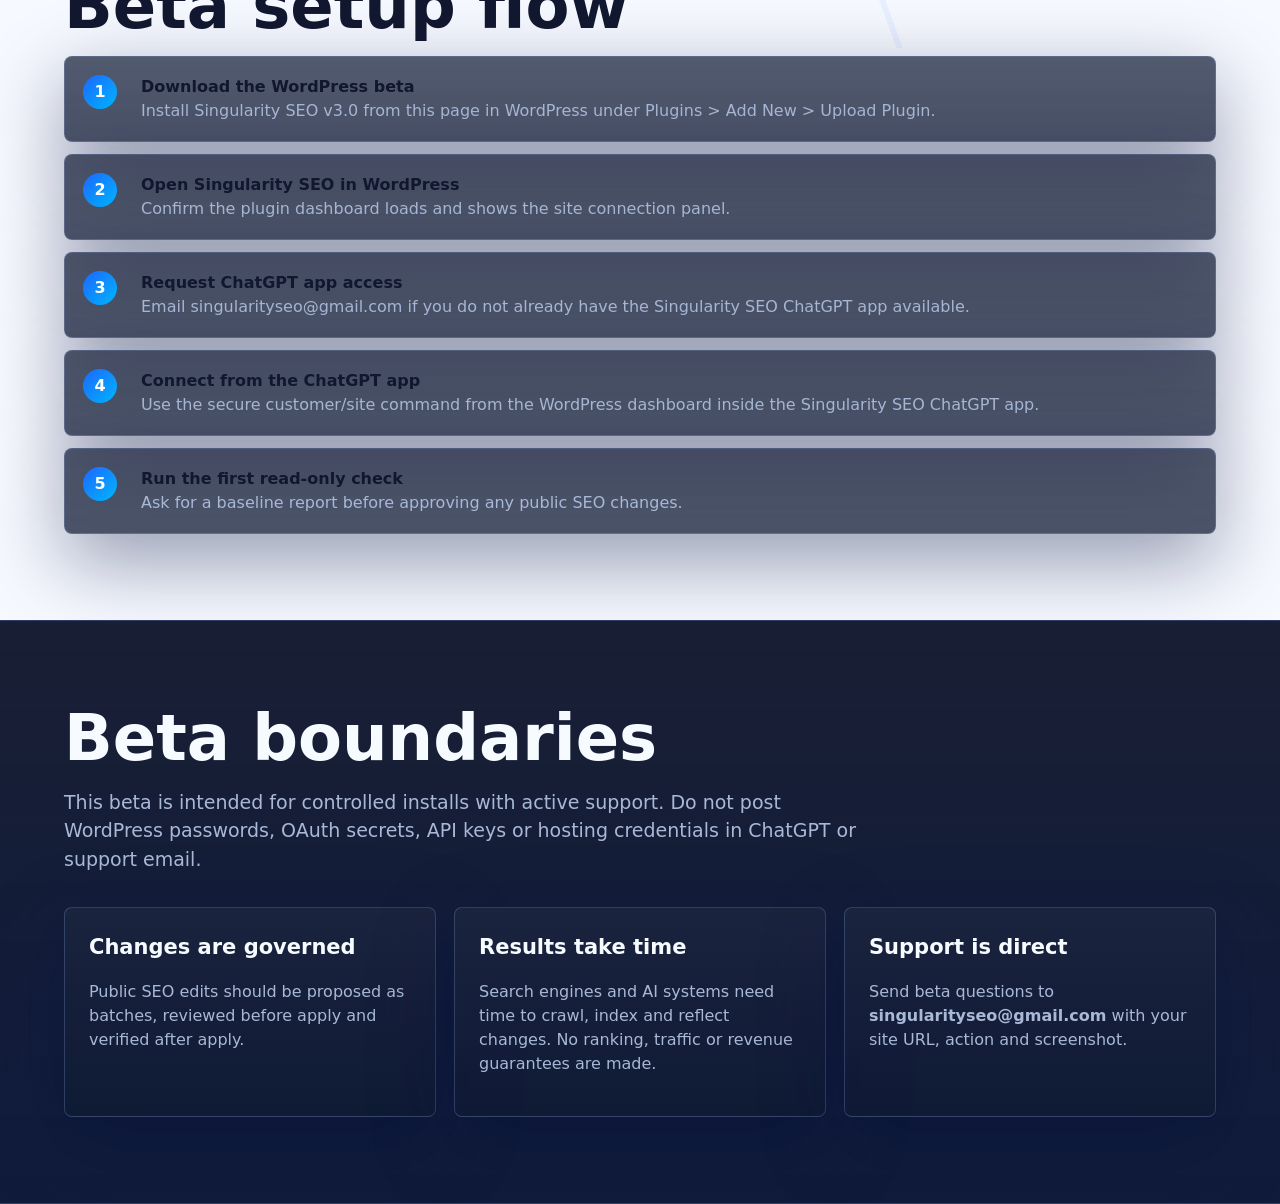
==== commit 38dbc8ba: "Publish Singularity SEO v3 beta package" ====
--- a/beta.html
+++ b/beta.html
@@ -29,7 +29,7 @@
         <h1>Install the plugin. Request ChatGPT app access. Run SEO through the full control loop.</h1>
         <p class="hero-copy">Singularity SEO beta is a two-part setup: the WordPress plugin connects your site, and the ChatGPT app gives your AI the governed SEO tools to audit, plan, apply, report and roll back changes.</p>
         <div class="actions">
-          <a class="button primary" href="assets/singularity-seo-beta-0.5.50.zip" download>Download WordPress Beta 0.5.50</a>
+          <a class="button primary" href="assets/SingularitySEOv3.0.zip" download>Download WordPress Beta v3.0</a>
           <a class="button ghost" href="mailto:singularityseo@gmail.com?subject=Singularity%20SEO%20Beta%20Access">Request ChatGPT Access</a>
         </div>
       </section>
@@ -55,7 +55,7 @@
       <section class="section">
         <h2>Beta setup flow</h2>
         <div class="steps">
-          <div class="step"><div><strong>Download the WordPress beta</strong><span>Install Singularity SEO 0.5.50 from this page in WordPress under Plugins &gt; Add New &gt; Upload Plugin.</span></div></div>
+          <div class="step"><div><strong>Download the WordPress beta</strong><span>Install Singularity SEO v3.0 from this page in WordPress under Plugins &gt; Add New &gt; Upload Plugin.</span></div></div>
           <div class="step"><div><strong>Open Singularity SEO in WordPress</strong><span>Confirm the plugin dashboard loads and shows the site connection panel.</span></div></div>
           <div class="step"><div><strong>Request ChatGPT app access</strong><span>Email singularityseo@gmail.com if you do not already have the Singularity SEO ChatGPT app available.</span></div></div>
           <div class="step"><div><strong>Connect from the ChatGPT app</strong><span>Use the secure customer/site command from the WordPress dashboard inside the Singularity SEO ChatGPT app.</span></div></div>
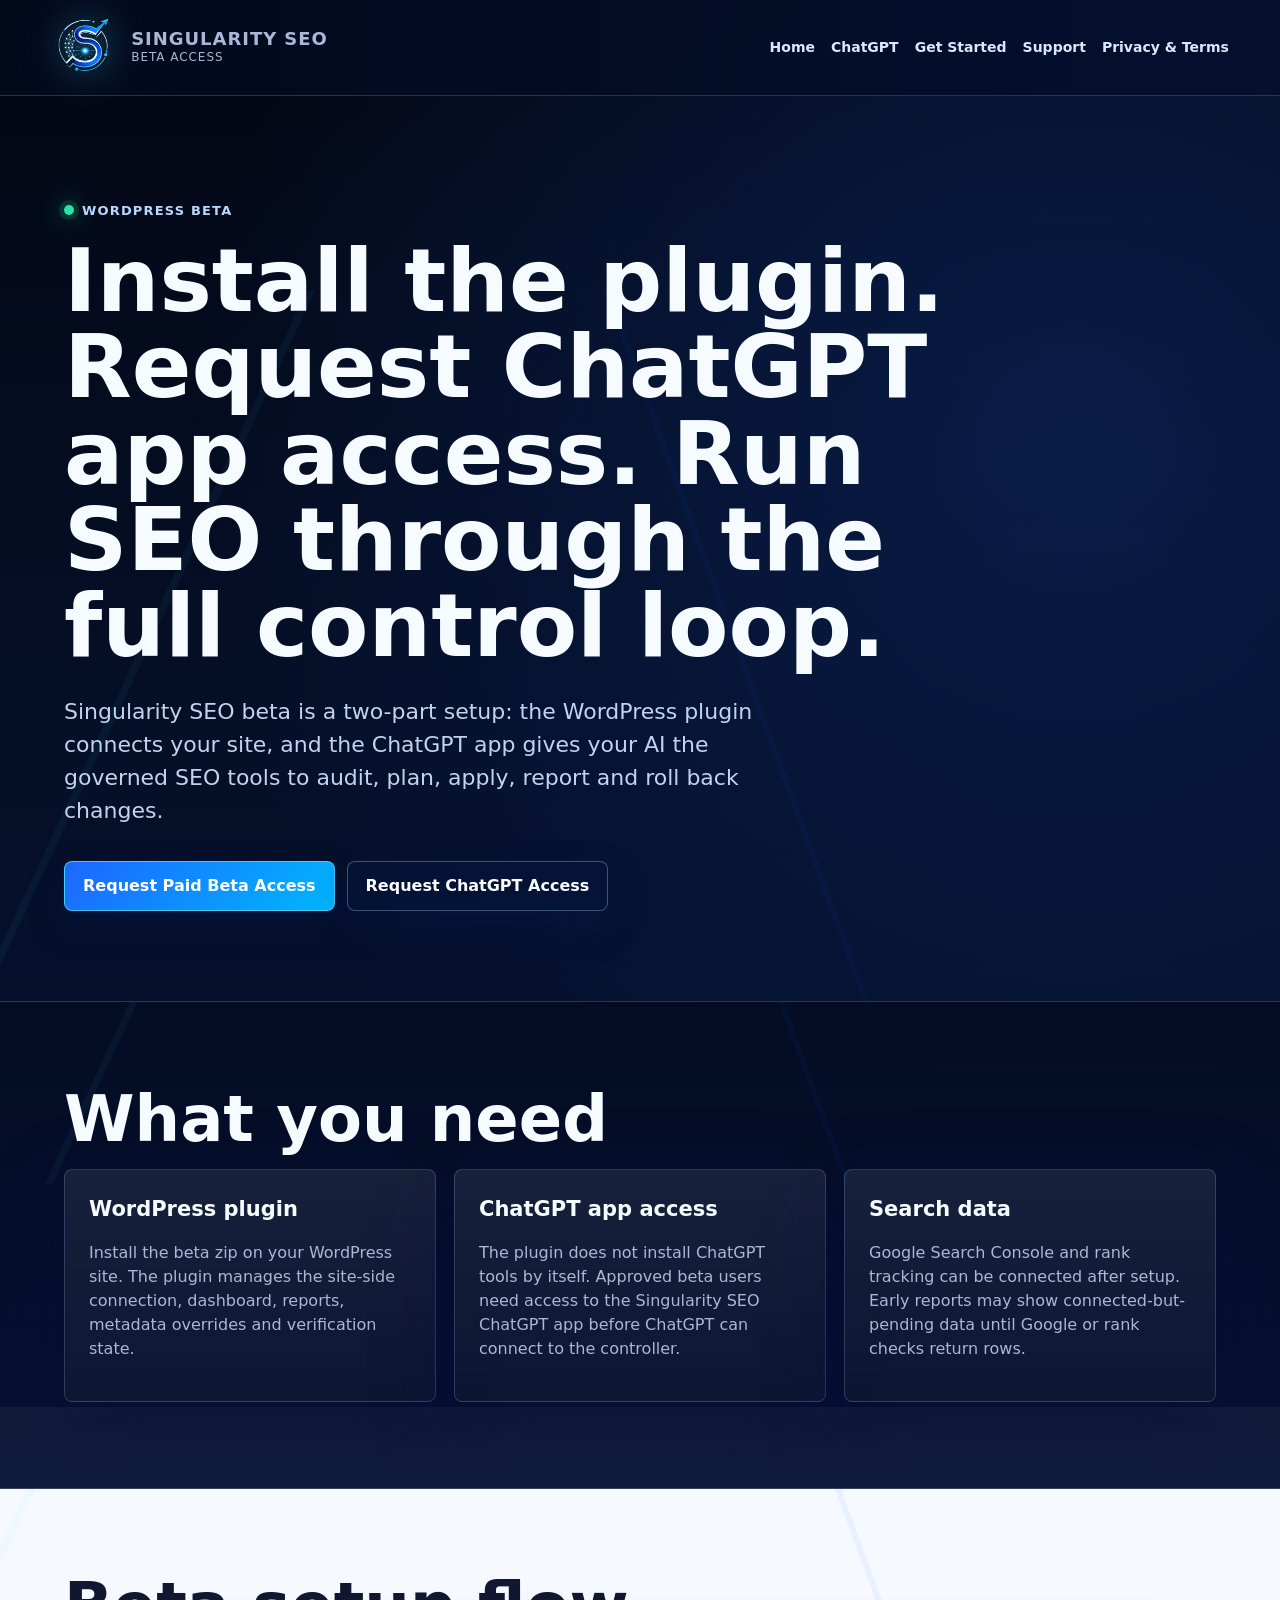
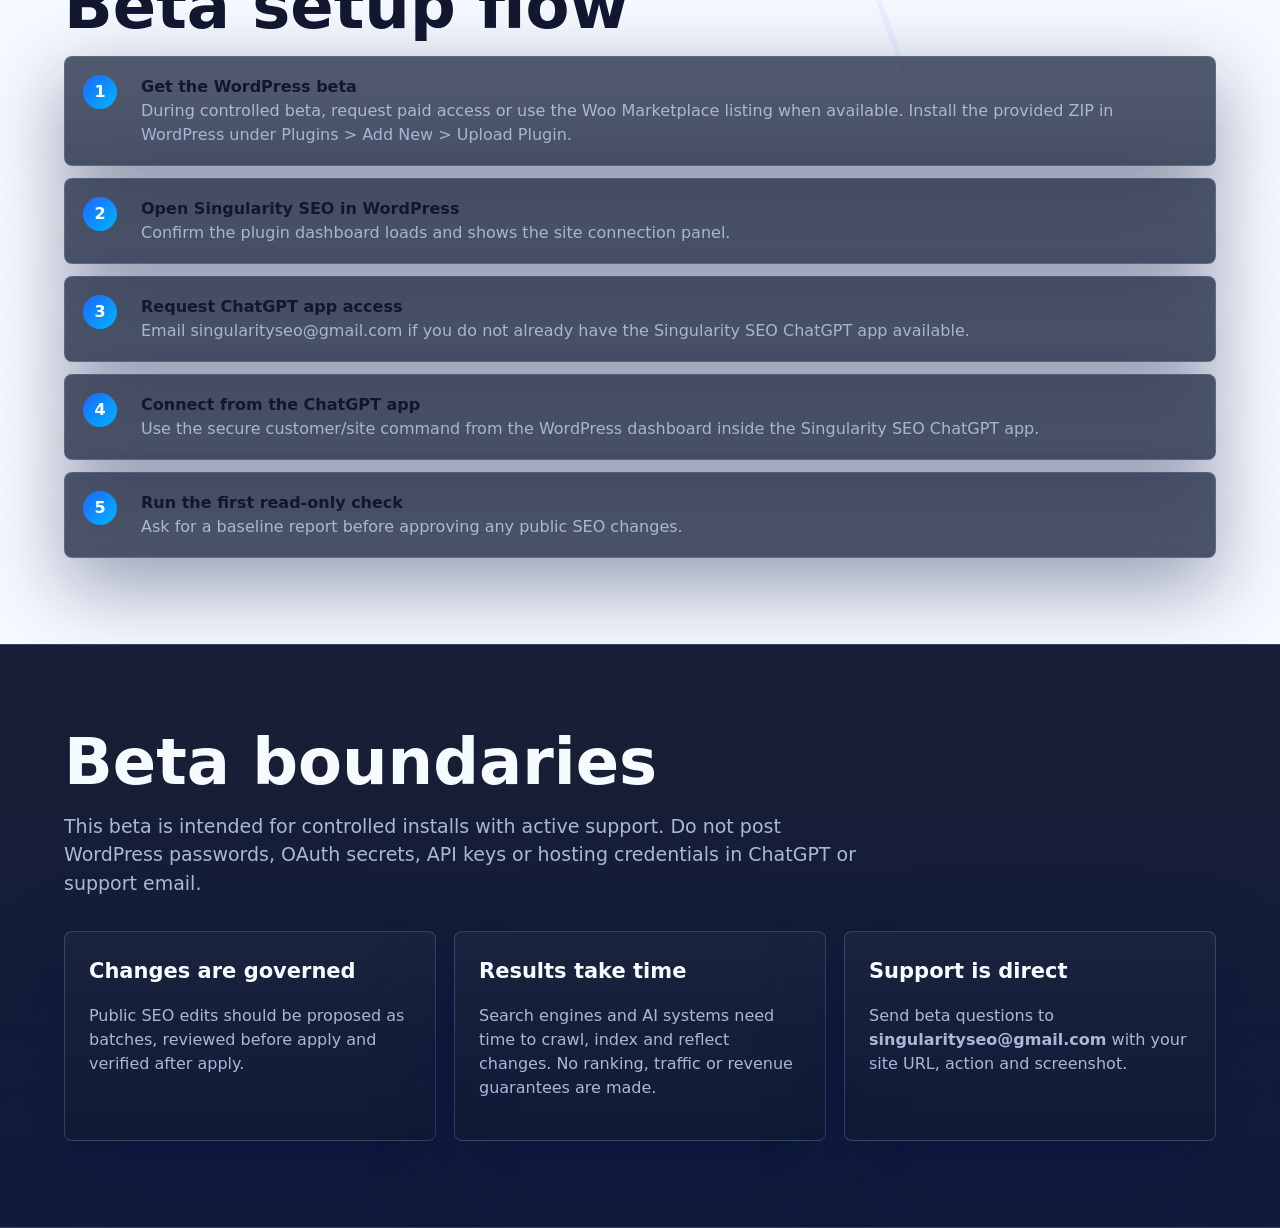
==== commit b4dfafd1: "Prepare paid beta marketplace launch" ====
--- a/beta.html
+++ b/beta.html
@@ -4,7 +4,7 @@
     <meta charset="utf-8">
     <meta name="viewport" content="width=device-width, initial-scale=1">
     <title>Beta Access | Singularity SEO</title>
-    <meta name="description" content="Download the Singularity SEO WordPress beta plugin and request ChatGPT app access for the AI-managed SEO control plane.">
+    <meta name="description" content="Request Singularity SEO paid beta access and connect the WordPress plugin to the ChatGPT app for the AI-managed SEO control plane.">
     <link rel="icon" href="assets/singularity-seo-logo-bug.png">
     <link rel="stylesheet" href="styles.css">
   </head>
@@ -29,7 +29,7 @@
         <h1>Install the plugin. Request ChatGPT app access. Run SEO through the full control loop.</h1>
         <p class="hero-copy">Singularity SEO beta is a two-part setup: the WordPress plugin connects your site, and the ChatGPT app gives your AI the governed SEO tools to audit, plan, apply, report and roll back changes.</p>
         <div class="actions">
-          <a class="button primary" href="assets/SingularitySEOv3.0.zip" download>Download WordPress Beta v3.0</a>
+          <a class="button primary" href="mailto:singularityseo@gmail.com?subject=Singularity%20SEO%20v3.0%20Beta%20Access">Request Paid Beta Access</a>
           <a class="button ghost" href="mailto:singularityseo@gmail.com?subject=Singularity%20SEO%20Beta%20Access">Request ChatGPT Access</a>
         </div>
       </section>
@@ -55,7 +55,7 @@
       <section class="section">
         <h2>Beta setup flow</h2>
         <div class="steps">
-          <div class="step"><div><strong>Download the WordPress beta</strong><span>Install Singularity SEO v3.0 from this page in WordPress under Plugins &gt; Add New &gt; Upload Plugin.</span></div></div>
+          <div class="step"><div><strong>Get the WordPress beta</strong><span>During controlled beta, request paid access or use the Woo Marketplace listing when available. Install the provided ZIP in WordPress under Plugins &gt; Add New &gt; Upload Plugin.</span></div></div>
           <div class="step"><div><strong>Open Singularity SEO in WordPress</strong><span>Confirm the plugin dashboard loads and shows the site connection panel.</span></div></div>
           <div class="step"><div><strong>Request ChatGPT app access</strong><span>Email singularityseo@gmail.com if you do not already have the Singularity SEO ChatGPT app available.</span></div></div>
           <div class="step"><div><strong>Connect from the ChatGPT app</strong><span>Use the secure customer/site command from the WordPress dashboard inside the Singularity SEO ChatGPT app.</span></div></div>
